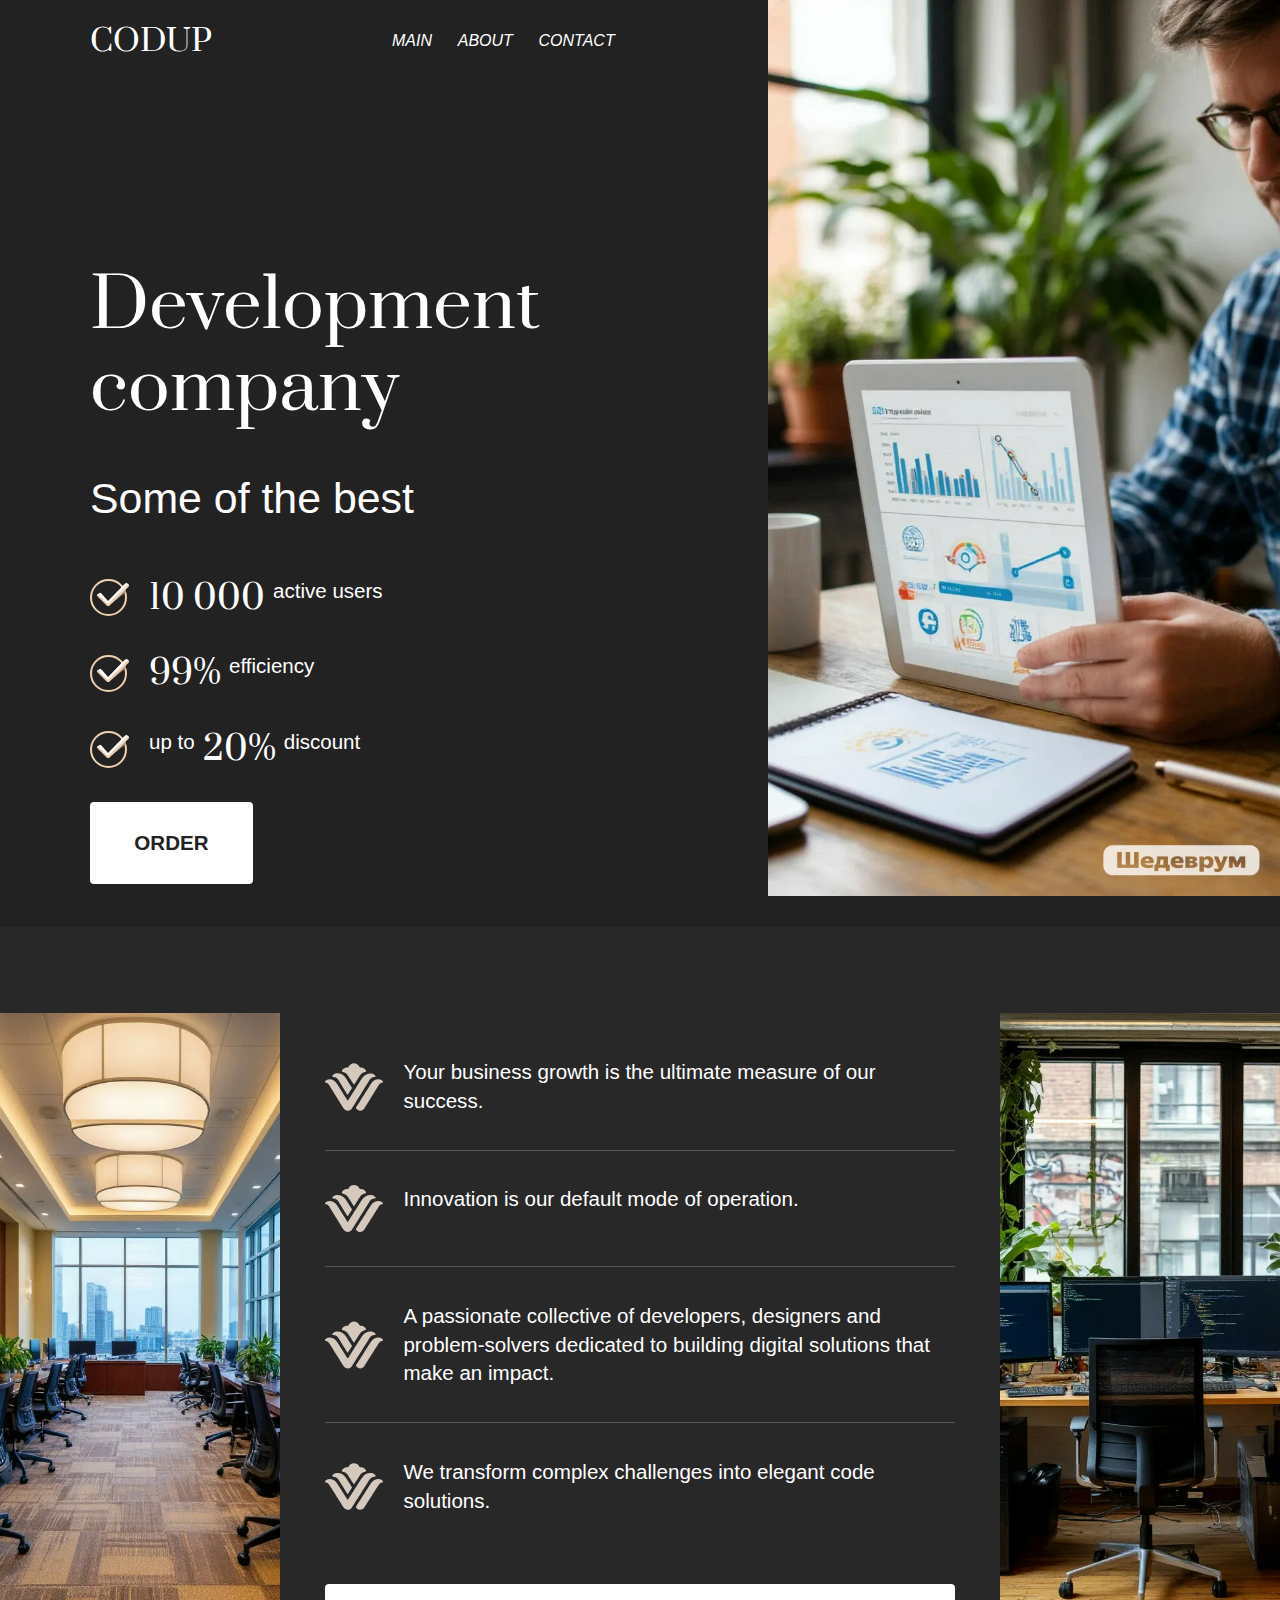
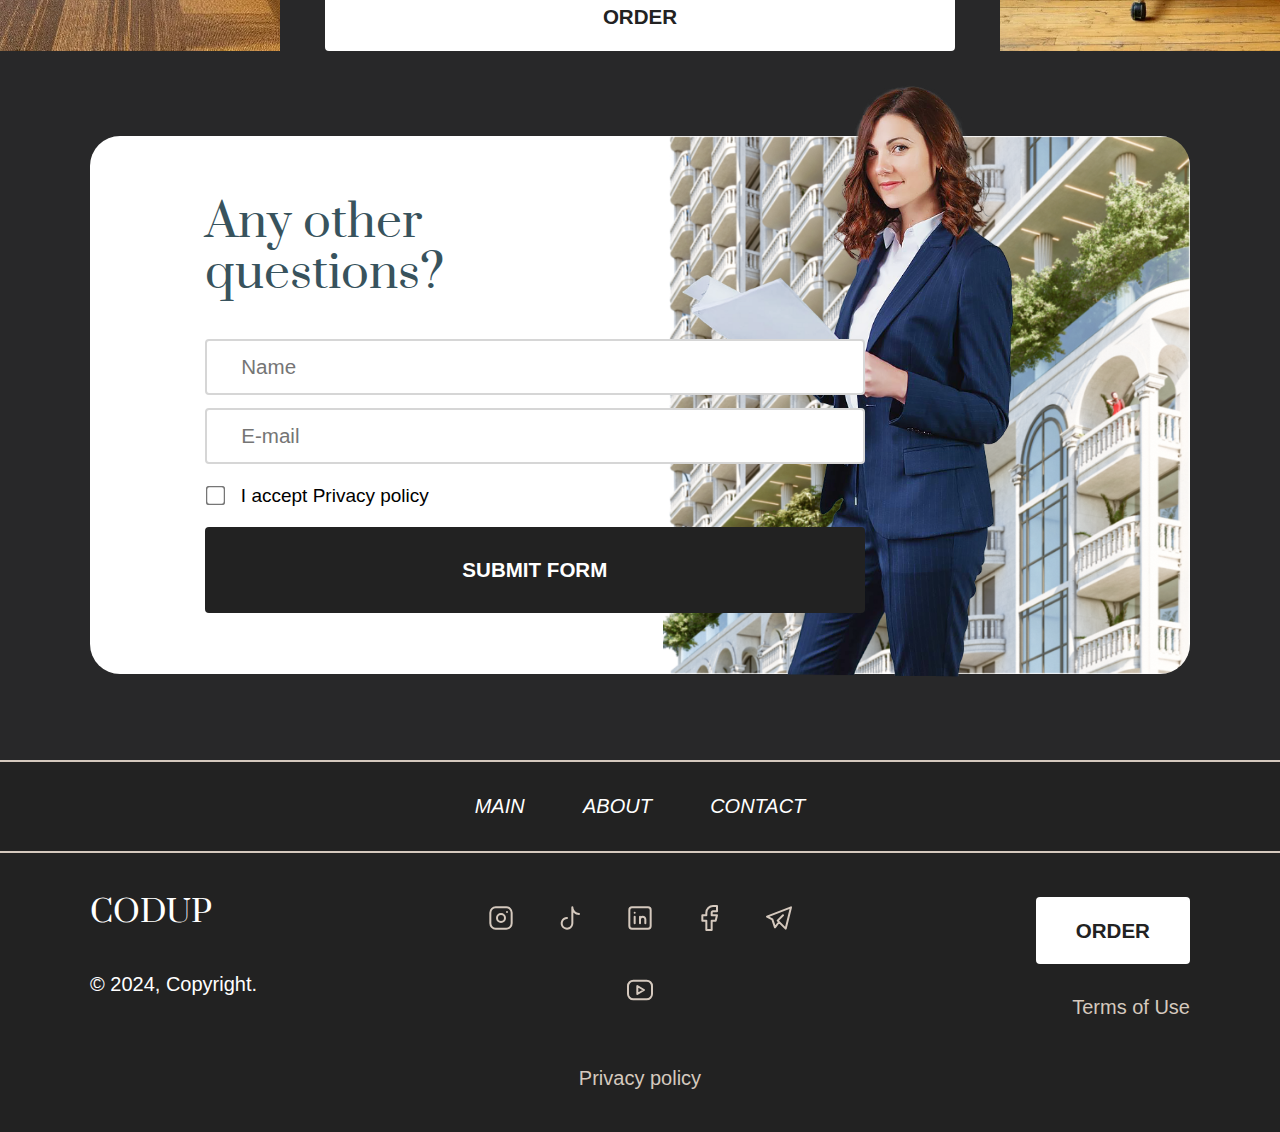
==== index.html @ 953e6bce "first part" ====
<!DOCTYPE html>
<html lang="en">
<head>
    <meta charset="UTF-8">
    <meta name="viewport" content="width=device-width, initial-scale=1.0">
    <title>MST</title>
    <link rel="stylesheet" href="./css/style.css">
</head>
<body>
    
    <section class="hero" id="main">

        <header class="header" id="header">
            <div class="container">
                <div class="header__wrapper">

                    <a href="index.html" class="header__logo">
                        CodUP
                    </a>

                    <nav class="header-menu" id="header-menu">
                        <a href="#main" class="header-menu__item">Main</a>
                        <a href="#about" class="header-menu__item">About</a>
                        <a href="#contact" class="header-menu__item">Contact</a>
                    </nav>

                    <div class="header__menu-btn" id="header-btn">
                        <span></span>
                    </div>
                </div>
            </div>
        </header>

        <div class="container">
            <div class="hero__wrapper">

                <h1 class="hero__title">
                    Development company
                </h1>

                <h2 class="hero__subtitle">
                    Some of the best
                </h2>

                <ul class="hero-list">
                    <li class="hero-list__item">
                        <img src="./img/icons/check.svg" alt="">
                        <p><span>10 000</span> active users</p>
                    </li>
                    <li class="hero-list__item">
                        <img src="./img/icons/check.svg" alt="">
                        <p><span>99%</span> efficiency</p>
                    </li>
                    <li class="hero-list__item">
                        <img src="./img/icons/check.svg" alt="">
                        <p>up to <span>20%</span> discount</p>
                    </li>
                </ul>

                <button class="btn hero__btn">Order</button>
            </div>
        </div>

    </section>


    <section class="about" id="about">
        <div class="about__wrapper">
            <div class="about__img">
                <img src="./img/about-first-bg.webp" alt="">
            </div>
            <div class="about-info">
                <ul class="about-info__list about-list">
                    <li class="about-list__item">
                        <img src="./img/icons/list-item.svg" alt="">
                        <p>
                            Your business growth is the ultimate measure of our success.
                        </p>
                    </li>
                    <li class="about-list__item">
                        <img src="./img/icons/list-item.svg" alt="">
                        <p>
                            Innovation is our default mode of operation.
                        </p>
                    </li>
                    <li class="about-list__item">
                        <img src="./img/icons/list-item.svg" alt="">
                        <p>
                            A passionate collective of developers, designers and problem-solvers dedicated to building digital solutions that make an impact.
                        </p>
                    </li>
                    <li class="about-list__item">
                        <img src="./img/icons/list-item.svg" alt="">
                        <p>
                            We transform complex challenges into elegant code solutions.
                        </p>
                    </li>
                </ul>

                <button class="btn about-info__btn">order</button>
            </div>
            <div class="about__img">
                <img src="./img/about-second-bg.webp" alt="">
            </div>
        </div>
    </section>

    
    <section class="contact" id="contact">
        <div class="container">

            <div class="contact-wrapper">
                <form action="#" method="post" class="contact-form">

                    <h2 class="contact-form__title">
                        Any other questions?
                    </h2>

                    <div class="contact-form__inputs">
                        <input type="text" name="name" class="contact-form__input" placeholder="Name" required>
                        <input type="text" name="email" class="contact-form__input" placeholder="E-mail" required>
                    </div>

                    <div class="contact-form__checkbox">
                        <input type="checkbox" name="policy" id="policy">
                        <label for="policy">I accept Privacy policy</label>
                    </div>

                    <button class="btn btn--dark contact-form__btn" type="submit">
                        submit form
                    </button>
                </form>
                <div class="contact-wrapper__img">
                    <img src="./img/woman.png" alt="">
                </div>
            </div>

        </div>
    </section>


    <footer class="footer" id="footer">
        <div class="footer__top">
            <div class="container">
                <nav class="footer-nav">
                    <a href="#main" class="footer-nav__item">main</a>
                    <a href="#about" class="footer-nav__item">about</a>
                    <a href="#contact" class="footer-nav__item">contact</a>
                </nav>
            </div>
        </div>
        
        <div class="footer__bottom">
            <div class="container">
                <div class="footer__row">


                    <div class="footer__col">
    
                        <a href="index.html" class="footer__logo">
                            CodUP
                        </a>
                        <p class="footer__copy">
                            © 2024, Copyright.
                        </p>
    
                    </div>
    
    
                    <div class="footer__col">
    
                        <ul class="footer-links">
                            <li><a href="#" class="footer-links__item">
                                <img src="./img/icons/inst.svg" alt="">
                            </a></li>
                            <li><a href="#" class="footer-links__item">
                                <img src="./img/icons/tt.svg" alt="">
                            </a></li>
                            <li><a href="#" class="footer-links__item">
                                <img src="./img/icons/link.svg" alt="">
                            </a></li>
                            <li><a href="#" class="footer-links__item">
                                <img src="./img/icons/face.svg" alt="">
                            </a></li>
                            <li><a href="#" class="footer-links__item">
                                <img src="./img/icons/tg.svg" alt="">
                            </a></li>
                            <li><a href="#" class="footer-links__item">
                                <img src="./img/icons/youtube.svg" alt="">
                            </a></li>
                        </ul>
    
                        <a href="#" class="footer__link footer__privacy">
                            Privacy policy
                        </a>
    
                    </div>
    
                    <div class="footer__col">
                        <button class="btn footer__btn">Order</button>
                        <a href="#" class="footer__link footer__terms">
                            Terms of Use
                        </a>
                    </div>
    
    
                </div>
            </div>
        </div>

    </footer>


    <script src="./js/main.js" type="module"></script>
</body>
</html>
---- css/style.css ----
*, *:before, *:after {
  -webkit-box-sizing: border-box;
          box-sizing: border-box;
}

html, body, div, span, object, iframe, figure, h1, h2, h3, h4, h5, h6, p, blockquote, pre, a, code, em, img, small, strike, strong, sub, sup, tt, b, u, i, ol, ul, li, fieldset, form, label, table, caption, tbody, tfoot, thead, tr, th, td, main, canvas, embed, footer, header, nav, section, video {
  margin: 0;
  padding: 0;
  border: 0;
  font-size: 100%;
  font: inherit;
  vertical-align: baseline;
  text-rendering: optimizeLegibility;
  -webkit-font-smoothing: antialiased;
  -webkit-text-size-adjust: none;
     -moz-text-size-adjust: none;
      -ms-text-size-adjust: none;
          text-size-adjust: none;
}

footer, header, nav, section, main {
  display: block;
}

body {
  line-height: 1;
}

ol, ul {
  list-style: none;
}

blockquote, q {
  quotes: none;
}

blockquote:before, blockquote:after, q:before, q:after {
  content: '';
  content: none;
}

table {
  border-collapse: collapse;
  border-spacing: 0;
}

input {
  border-radius: 0;
}

@font-face {
  font-family: 'Prata';
  src: url("../fonts/prata/Prata-Regular.eot");
  src: url("../fonts/prata/Prata-Regular.woff") format("woff"), url("../fonts/prata/Prata-Regular.woff2") format("woff2"), url("../fonts/prata/Prata-Regular.ttf") format("truetype");
  font-weight: 400;
  font-style: normal;
  font-display: swap;
}

:root {
  --primary-dark: #222;
  --secondary-dark: #282829;
  --light: #fff;
}

.container {
  width: 100%;
  margin: 0 auto;
  padding: 0 20px;
}

@media screen and (min-width: 1600px) {
  .container {
    max-width: 1600px;
  }
}

@media screen and (min-width: 1400px) and (max-width: 1599px) {
  .container {
    max-width: 1320px;
  }
}

@media screen and (min-width: 1200px) and (max-width: 1399px) {
  .container {
    max-width: 1140px;
  }
}

@media screen and (min-width: 992px) and (max-width: 1199px) {
  .container {
    max-width: 960px;
  }
}

@media screen and (min-width: 768px) and (max-width: 991px) {
  .container {
    max-width: 720px;
  }
}

@media screen and (min-width: 576px) and (max-width: 767px) {
  .container {
    max-width: 540px;
  }
}

@media screen and (max-width: 575px) {
  .container {
    max-width: 100%;
  }
}

html {
  font-family: 'Arial', sans-serif;
  font-size: 14px;
}

a {
  text-decoration: none;
}

.section {
  margin-top: 100px;
}

.btn {
  outline: none;
  background: var(--light);
  color: var(--primary-dark);
  border-radius: 4px;
  font-weight: bold;
  letter-spacing: 4%;
  text-transform: uppercase;
  cursor: pointer;
  font-size: 1.714rem;
  border: 1px solid transparent;
  -webkit-transition: all .2s;
  transition: all .2s;
  -webkit-appearance: none;
     -moz-appearance: none;
          appearance: none;
}

.btn:hover {
  background: transparent;
  border-color: var(--light);
  color: var(--light);
}

.btn--dark {
  background: var(--primary-dark);
  color: var(--light);
}

.btn--dark:hover {
  background: transparent;
  border-color: var(--primary-dark);
  color: var(--primary-dark);
}

@media screen and (max-width: 1600px) {
  html {
    font-size: 12px;
  }
}

@media screen and (max-width: 575px) {
  html {
    font-size: 8px;
  }
}

.header {
  padding: 2.143rem 0;
  -webkit-transition: all 0.2s;
  transition: all 0.2s;
}

.header--fixed {
  position: fixed !important;
  z-index: 200;
  background: rgba(34, 34, 34, 0.9);
  top: 0;
  left: 0;
  width: 100%;
}

.header__menu-btn {
  display: none;
}

.header__wrapper {
  display: -webkit-box;
  display: -ms-flexbox;
  display: flex;
  -webkit-box-align: center;
      -ms-flex-align: center;
          align-items: center;
  gap: 15rem;
}

.header__logo {
  color: var(--light);
  font-family: 'Prata', serif;
  letter-spacing: 3%;
  font-size: 2.57rem;
  text-transform: uppercase;
}

.header-menu {
  display: -webkit-box;
  display: -ms-flexbox;
  display: flex;
  gap: 2.143rem;
}

.header-menu__item {
  letter-spacing: 4%;
  font-style: italic;
  color: var(--light);
  font-size: 16px;
  position: relative;
  text-transform: uppercase;
}

.header-menu__item::after {
  -webkit-transition: all 0.2s;
  transition: all 0.2s;
  content: '';
  height: 2px;
  display: block;
  background: var(--light);
  position: absolute;
  top: 100%;
  right: 0;
  width: 0;
  -webkit-transform: translateY(4px);
          transform: translateY(4px);
  border-radius: 2px;
}

.header-menu__item:hover::after {
  width: 100%;
  left: 0;
}

@media screen and (max-width: 575px) {
  .header-menu {
    -webkit-box-orient: vertical;
    -webkit-box-direction: normal;
        -ms-flex-direction: column;
            flex-direction: column;
    position: fixed;
    top: 0;
    left: 0;
    background: var(--primary-dark);
    height: 100vh;
    z-index: 100;
    -webkit-box-pack: center;
        -ms-flex-pack: center;
            justify-content: center;
    -webkit-transition: all 0.2s;
    transition: all 0.2s;
    width: 0;
    overflow: hidden;
  }
  .header-menu__item {
    width: 100%;
    padding-left: 20px;
  }
  .header-menu__item::after {
    display: none;
  }
  .header-menu--active {
    width: 50vw;
  }
  .header__wrapper {
    -webkit-box-pack: justify;
        -ms-flex-pack: justify;
            justify-content: space-between;
    gap: 0;
  }
  .header__menu-btn {
    display: block;
    width: 40px;
    height: 40px;
    border: 1px solid var(--light);
    display: -ms-grid;
    display: grid;
    place-items: center;
    border-radius: 50%;
  }
  .header__menu-btn span {
    display: block;
    width: 60%;
    height: 2px;
    background: var(--light);
    position: relative;
    -webkit-transition: all 0.2s;
    transition: all 0.2s;
  }
  .header__menu-btn span::before, .header__menu-btn span::after {
    content: '';
    display: block;
    width: 100%;
    height: 100%;
    -webkit-transition: all 0.2s;
    transition: all 0.2s;
    position: absolute;
    background: var(--light);
    top: 0;
    left: 0;
  }
  .header__menu-btn span::before {
    -webkit-transform: translateY(-6px);
            transform: translateY(-6px);
  }
  .header__menu-btn span::after {
    -webkit-transform: translateY(6px);
            transform: translateY(6px);
  }
  .header__menu-btn--active span {
    -webkit-transform: rotate(45deg);
            transform: rotate(45deg);
  }
  .header__menu-btn--active span::before {
    opacity: 0;
  }
  .header__menu-btn--active span::after {
    -webkit-transform: translateY(0) rotate(90deg);
            transform: translateY(0) rotate(90deg);
  }
}

.hero {
  background: var(--primary-dark) url("../../img/hero-bg.webp") no-repeat right top;
  background-size: 40vw, contain;
  background-attachment: fixed;
  min-height: 100vh;
  color: var(--light);
  -webkit-transition: all 0.2s;
  transition: all 0.2s;
}

.hero__wrapper {
  max-width: 537px;
  width: 100%;
  padding: 15.286rem 0 3.571rem 0;
}

.hero__title {
  font-size: 5.715rem;
  line-height: 120%;
  font-family: 'Prata', serif;
}

.hero__subtitle {
  margin-top: 3.571rem;
  font-size: 3.571rem;
  line-height: 120%;
}

.hero-list {
  display: -webkit-box;
  display: -ms-flexbox;
  display: flex;
  margin-top: 4.571rem;
  -webkit-box-orient: vertical;
  -webkit-box-direction: normal;
      -ms-flex-direction: column;
          flex-direction: column;
  gap: 3.214rem;
}

.hero-list__item {
  position: relative;
  font-size: 1.714rem;
  display: -webkit-box;
  display: -ms-flexbox;
  display: flex;
  -webkit-box-align: center;
      -ms-flex-align: center;
          align-items: center;
}

.hero-list__item img {
  margin-right: 20px;
}

.hero-list__item p {
  display: -webkit-box;
  display: -ms-flexbox;
  display: flex;
  gap: 8px;
  -webkit-box-align: start;
      -ms-flex-align: start;
          align-items: flex-start;
}

.hero-list__item p span {
  font-size: 2.857rem;
  font-family: 'Prata', serif;
}

.hero__btn {
  width: 13.57rem;
  height: 6.857rem;
  margin-top: 2.857rem;
}

@media screen and (max-width: 991px) {
  .hero {
    position: relative;
    background-size: cover;
    background-position: center;
  }
  .hero .header {
    position: relative;
  }
  .hero__wrapper {
    position: relative;
  }
  .hero::before {
    content: '';
    position: absolute;
    top: 0;
    left: 0;
    width: 100%;
    height: 100%;
    background: rgba(0, 0, 0, 0.5);
  }
}

@media screen and (max-width: 575px) {
  .hero__wrapper {
    padding-top: 100px;
  }
  .hero__title {
    font-size: 40px;
  }
  .hero__subtitle {
    font-size: 30px;
    margin-top: 20px;
  }
  .hero__btn {
    height: 40px;
  }
}

.about {
  padding-top: 7.143rem;
  background: var(--secondary-dark);
}

.about__wrapper {
  display: -ms-grid;
  display: grid;
  -ms-grid-columns: 1fr 720px 1fr;
      grid-template-columns: 1fr 720px 1fr;
}

.about__img img {
  width: 100%;
  height: 100%;
  -o-object-position: center;
     object-position: center;
  -o-object-fit: cover;
     object-fit: cover;
}

.about-info {
  padding: 3.787rem;
  padding-bottom: 0;
}

.about-info__btn {
  margin-top: 5.714rem;
  width: 100%;
  height: 5.571rem;
}

.about-list__item {
  display: -webkit-box;
  display: -ms-flexbox;
  display: flex;
  gap: 20px;
  padding: 2.857rem 0;
  border-bottom: 1px solid #55565A;
}

.about-list__item:first-child {
  padding-top: 0;
}

.about-list__item:last-child {
  padding-bottom: 0;
  border-bottom: none;
}

.about-list__item p {
  color: var(--light);
  line-height: 140%;
  font-size: 1.714rem;
}

@media screen and (max-width: 991px) {
  .about__wrapper {
    -ms-grid-columns: (1fr)[2];
        grid-template-columns: repeat(2, 1fr);
  }
  .about__img:last-child {
    display: none;
  }
}

@media screen and (max-width: 767px) {
  .about__wrapper {
    -ms-grid-columns: 1fr;
        grid-template-columns: 1fr;
    position: relative;
  }
  .about__wrapper::before {
    content: '';
    position: absolute;
    top: 0;
    left: 0;
    z-index: 2;
    width: 100%;
    height: 100%;
    background: rgba(34, 34, 34, 0.8);
  }
  .about__img {
    position: absolute;
    top: 0;
    left: 0;
    z-index: 1;
    height: 100%;
    width: 100%;
  }
  .about-info {
    position: relative;
    z-index: 4;
  }
}

.contact {
  padding: 7.143rem 0;
  background: var(--secondary-dark);
}

.contact-wrapper {
  position: relative;
  background: var(--light) url("../../img/house.png") no-repeat right;
  background-size: contain;
  padding: 5.143rem 9.571rem;
  border-radius: 30px;
}

.contact-wrapper__img {
  position: absolute;
  z-index: 4;
  bottom: 0;
  -webkit-transform: translateY(4px);
          transform: translateY(4px);
  right: 10%;
  height: 120%;
}

.contact-wrapper__img img {
  width: 100%;
  height: 100%;
}

.contact-form {
  max-width: 55rem;
  width: 100%;
  position: relative;
  z-index: 5;
}

.contact-form__title {
  color: #38535D;
  line-height: 110%;
  max-width: 426px;
  font-size: 3.857rem;
  font-family: 'Prata', serif;
  margin-bottom: 3.214rem;
}

.contact-form__inputs {
  display: -webkit-box;
  display: -ms-flexbox;
  display: flex;
  -webkit-box-orient: vertical;
  -webkit-box-direction: normal;
      -ms-flex-direction: column;
          flex-direction: column;
  margin-bottom: 1.857rem;
  width: 100%;
  gap: 13px;
}

.contact-form__input {
  font-size: 1.714rem;
  border: 2px solid #D6D6D6;
  border-radius: 4px;
  padding: 14px 2.871rem;
  outline: none;
}

.contact-form__checkbox {
  display: -webkit-box;
  display: -ms-flexbox;
  display: flex;
  -webkit-box-align: center;
      -ms-flex-align: center;
          align-items: center;
  gap: 16px;
  margin-bottom: 1.857rem;
}

.contact-form__checkbox label {
  color: iron;
  font-size: 19px;
}

.contact-form__checkbox input {
  -webkit-transform: scale(1.5);
          transform: scale(1.5);
}

.contact-form__btn {
  width: 100%;
  height: 7.143rem;
}

@media screen and (max-width: 991px) {
  .contact-wrapper::before {
    content: '';
    position: absolute;
    display: block;
    border-radius: 30px;
    top: 0;
    left: 0;
    z-index: 2;
    width: 100%;
    height: 100%;
    background: rgba(255, 255, 255, 0.5);
  }
}

@media screen and (max-width: 767px) {
  .contact-wrapper {
    padding: 40px;
    background-size: cover;
  }
  .contact-wrapper__img {
    display: none;
  }
}

@media screen and (max-width: 575px) {
  .contact-wrapper {
    padding: 20px;
  }
}

.footer {
  background: var(--primary-dark);
}

.footer__top {
  border-bottom: 2px solid #D5C9BE;
  border-top: 2px solid #D5C9BE;
  padding: 2.857rem 0;
}

.footer-nav {
  display: -webkit-box;
  display: -ms-flexbox;
  display: flex;
  -webkit-box-align: center;
      -ms-flex-align: center;
          align-items: center;
  -webkit-box-pack: center;
      -ms-flex-pack: center;
          justify-content: center;
  gap: 4.857rem;
}

.footer-nav__item {
  font-style: italic;
  font-size: 20px;
  text-transform: uppercase;
  color: var(--light);
}

.footer__bottom {
  padding: 3.714rem 0;
}

.footer__row {
  display: -ms-grid;
  display: grid;
  -ms-grid-columns: (1fr)[3];
      grid-template-columns: repeat(3, 1fr);
  gap: 20px;
}

.footer__col {
  display: -webkit-box;
  display: -ms-flexbox;
  display: flex;
  -webkit-box-orient: vertical;
  -webkit-box-direction: normal;
      -ms-flex-direction: column;
          flex-direction: column;
}

.footer__logo {
  color: var(--light);
  font-family: 'Prata', serif;
  letter-spacing: 3%;
  font-size: 2.57rem;
  text-transform: uppercase;
  margin-bottom: 3.857rem;
}

.footer__copy {
  font-size: 20px;
  color: var(--light);
}

.footer-links {
  display: -webkit-box;
  display: -ms-flexbox;
  display: flex;
  -webkit-box-pack: center;
      -ms-flex-pack: center;
          justify-content: center;
  gap: 2.286rem;
  -ms-flex-wrap: wrap;
      flex-wrap: wrap;
  margin-bottom: 4.571rem;
}

.footer-links__item {
  display: block;
  padding: 4px;
  border-radius: 50%;
  border: 1px solid transparent;
  -webkit-transition: all 0.2s;
  transition: all 0.2s;
}

.footer-links__item:hover {
  border-color: #D5C9BE;
}

.footer__privacy {
  text-align: center;
}

.footer__link {
  font-size: 20px;
  color: #D5C9BE;
}

.footer__btn {
  width: 12.857rem;
  height: 5.571rem;
  margin-bottom: 2.714rem;
  margin-left: auto;
}

.footer__terms {
  text-align: right;
}

@media screen and (max-width: 767px) {
  .footer__row {
    -ms-grid-columns: (1fr)[2];
        grid-template-columns: repeat(2, 1fr);
    -webkit-box-pack: center;
        -ms-flex-pack: center;
            justify-content: center;
        grid-template-areas: 'col1 col3' 'col2 col2';
  }
  .footer__col:nth-child(1) {
    -ms-grid-row: 1;
    -ms-grid-column: 1;
    grid-area: col1;
    -webkit-box-ordinal-group: 2;
        -ms-flex-order: 1;
            order: 1;
  }
  .footer__col:nth-child(2) {
    -ms-grid-row: 2;
    -ms-grid-column: 1;
    -ms-grid-column-span: 2;
    grid-area: col2;
    -webkit-box-ordinal-group: 4;
        -ms-flex-order: 3;
            order: 3;
  }
  .footer__col:nth-child(3) {
    -ms-grid-row: 1;
    -ms-grid-column: 2;
    grid-area: col3;
    -webkit-box-ordinal-group: 3;
        -ms-flex-order: 2;
            order: 2;
  }
}
/*# sourceMappingURL=style.css.map */
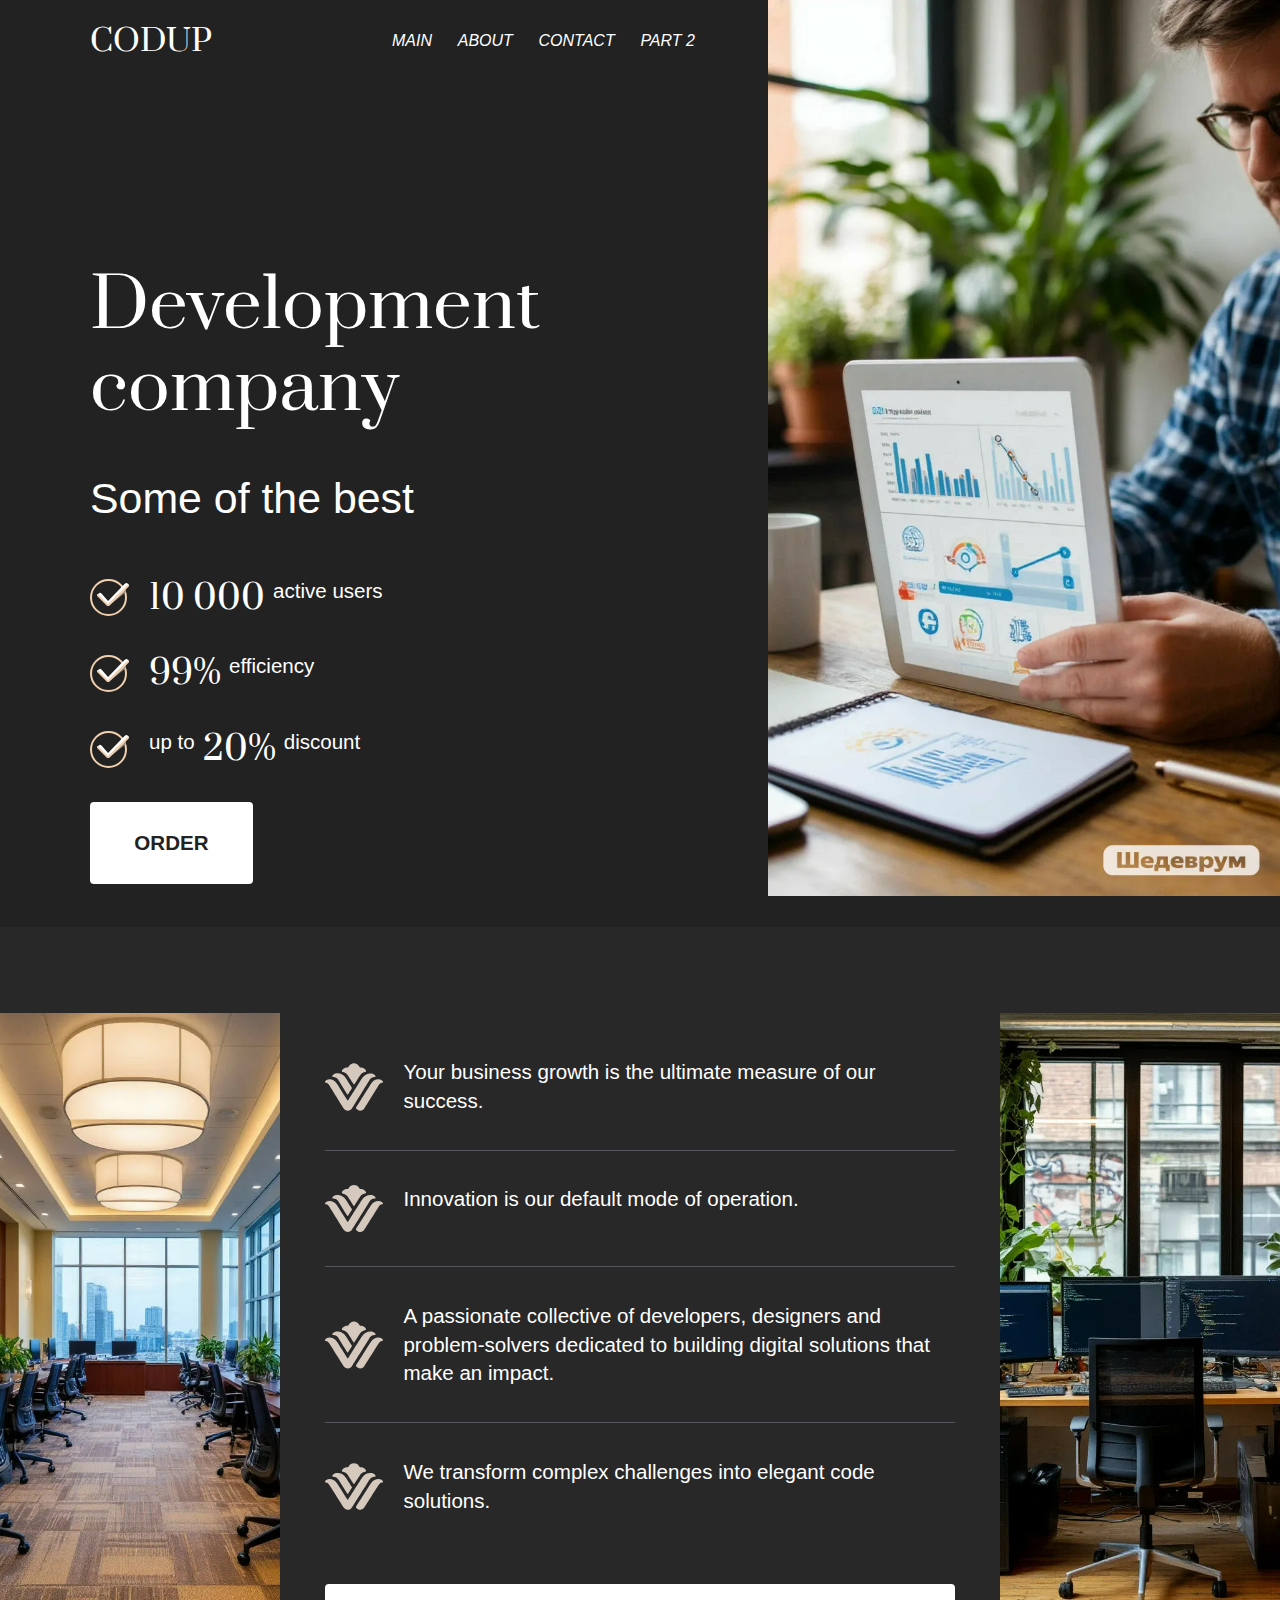
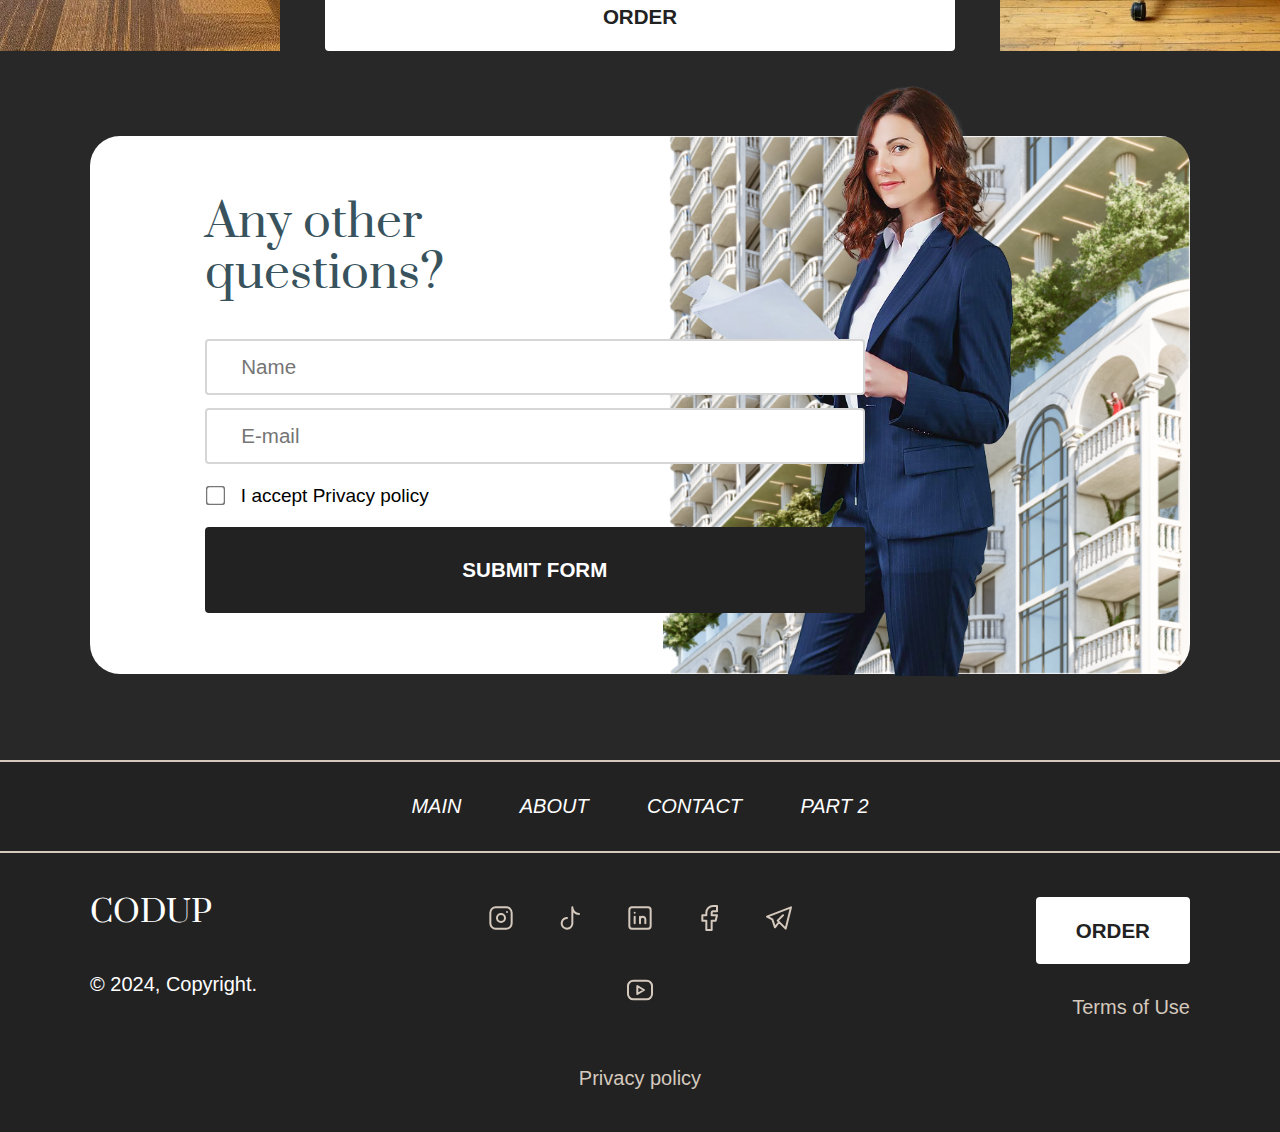
==== commit 0dcaa8a4: "end of second part of testing task" ====
--- a/index.html
+++ b/index.html
@@ -4,6 +4,7 @@
     <meta charset="UTF-8">
     <meta name="viewport" content="width=device-width, initial-scale=1.0">
     <title>MST</title>
+    <!-- <base href="/mst_test/" /> -->
     <link rel="stylesheet" href="./css/style.css">
 </head>
 <body>
@@ -22,6 +23,7 @@
                         <a href="#main" class="header-menu__item">Main</a>
                         <a href="#about" class="header-menu__item">About</a>
                         <a href="#contact" class="header-menu__item">Contact</a>
+                        <a href="part2.html" class="header-menu__item">Part 2</a>
                     </nav>
 
                     <div class="header__menu-btn" id="header-btn">
@@ -146,6 +148,7 @@
                     <a href="#main" class="footer-nav__item">main</a>
                     <a href="#about" class="footer-nav__item">about</a>
                     <a href="#contact" class="footer-nav__item">contact</a>
+                    <a href="part2.html" class="footer-nav__item">part 2</a>
                 </nav>
             </div>
         </div>
--- a/css/style.css
+++ b/css/style.css
@@ -334,7 +334,7 @@
 }
 
 .hero {
-  background: var(--primary-dark) url("../../img/hero-bg.webp") no-repeat right top;
+  background: var(--primary-dark) url("../img/hero-bg.webp") no-repeat right top;
   background-size: 40vw, contain;
   background-attachment: fixed;
   min-height: 100vh;
@@ -551,7 +551,7 @@
 
 .contact-wrapper {
   position: relative;
-  background: var(--light) url("../../img/house.png") no-repeat right;
+  background: var(--light) url("../img/house.png") no-repeat right;
   background-size: contain;
   padding: 5.143rem 9.571rem;
   border-radius: 30px;
@@ -813,4 +813,80 @@
             order: 2;
   }
 }
+
+body {
+  background: #000;
+}
+
+.content {
+  position: relative;
+}
+
+.content__text {
+  font-size: 100px;
+  color: #fff;
+  line-height: 1.5;
+  -webkit-transition: all 0.2s;
+  transition: all 0.2s;
+}
+
+.content__text .line {
+  display: -webkit-box;
+  display: -ms-flexbox;
+  display: flex;
+  -ms-flex-wrap: nowrap;
+      flex-wrap: nowrap;
+  white-space: nowrap;
+  gap: 1rem;
+  -webkit-box-align: center;
+      -ms-flex-align: center;
+          align-items: center;
+}
+
+.content__text .video-wrapper {
+  height: 1em;
+  vertical-align: middle;
+  position: relative;
+  display: -webkit-inline-box;
+  display: -ms-inline-flexbox;
+  display: inline-flex;
+  -webkit-box-flex: 1;
+      -ms-flex-positive: 1;
+          flex-grow: 1;
+  overflow: hidden;
+  width: 100%;
+  z-index: 3;
+}
+
+.content__text .video-wrapper video {
+  position: absolute;
+  top: 0;
+  left: 0;
+  -o-object-fit: cover;
+     object-fit: cover;
+}
+
+@media screen and (max-width: 1199px) {
+  .content__text {
+    font-size: 80px;
+  }
+}
+
+@media screen and (max-width: 991px) {
+  .content__text {
+    font-size: 60px;
+  }
+}
+
+@media screen and (max-width: 767px) {
+  .content__text {
+    font-size: 80px;
+  }
+}
+
+@media screen and (max-width: 575px) {
+  .content__text {
+    font-size: 60px;
+  }
+}
 /*# sourceMappingURL=style.css.map */